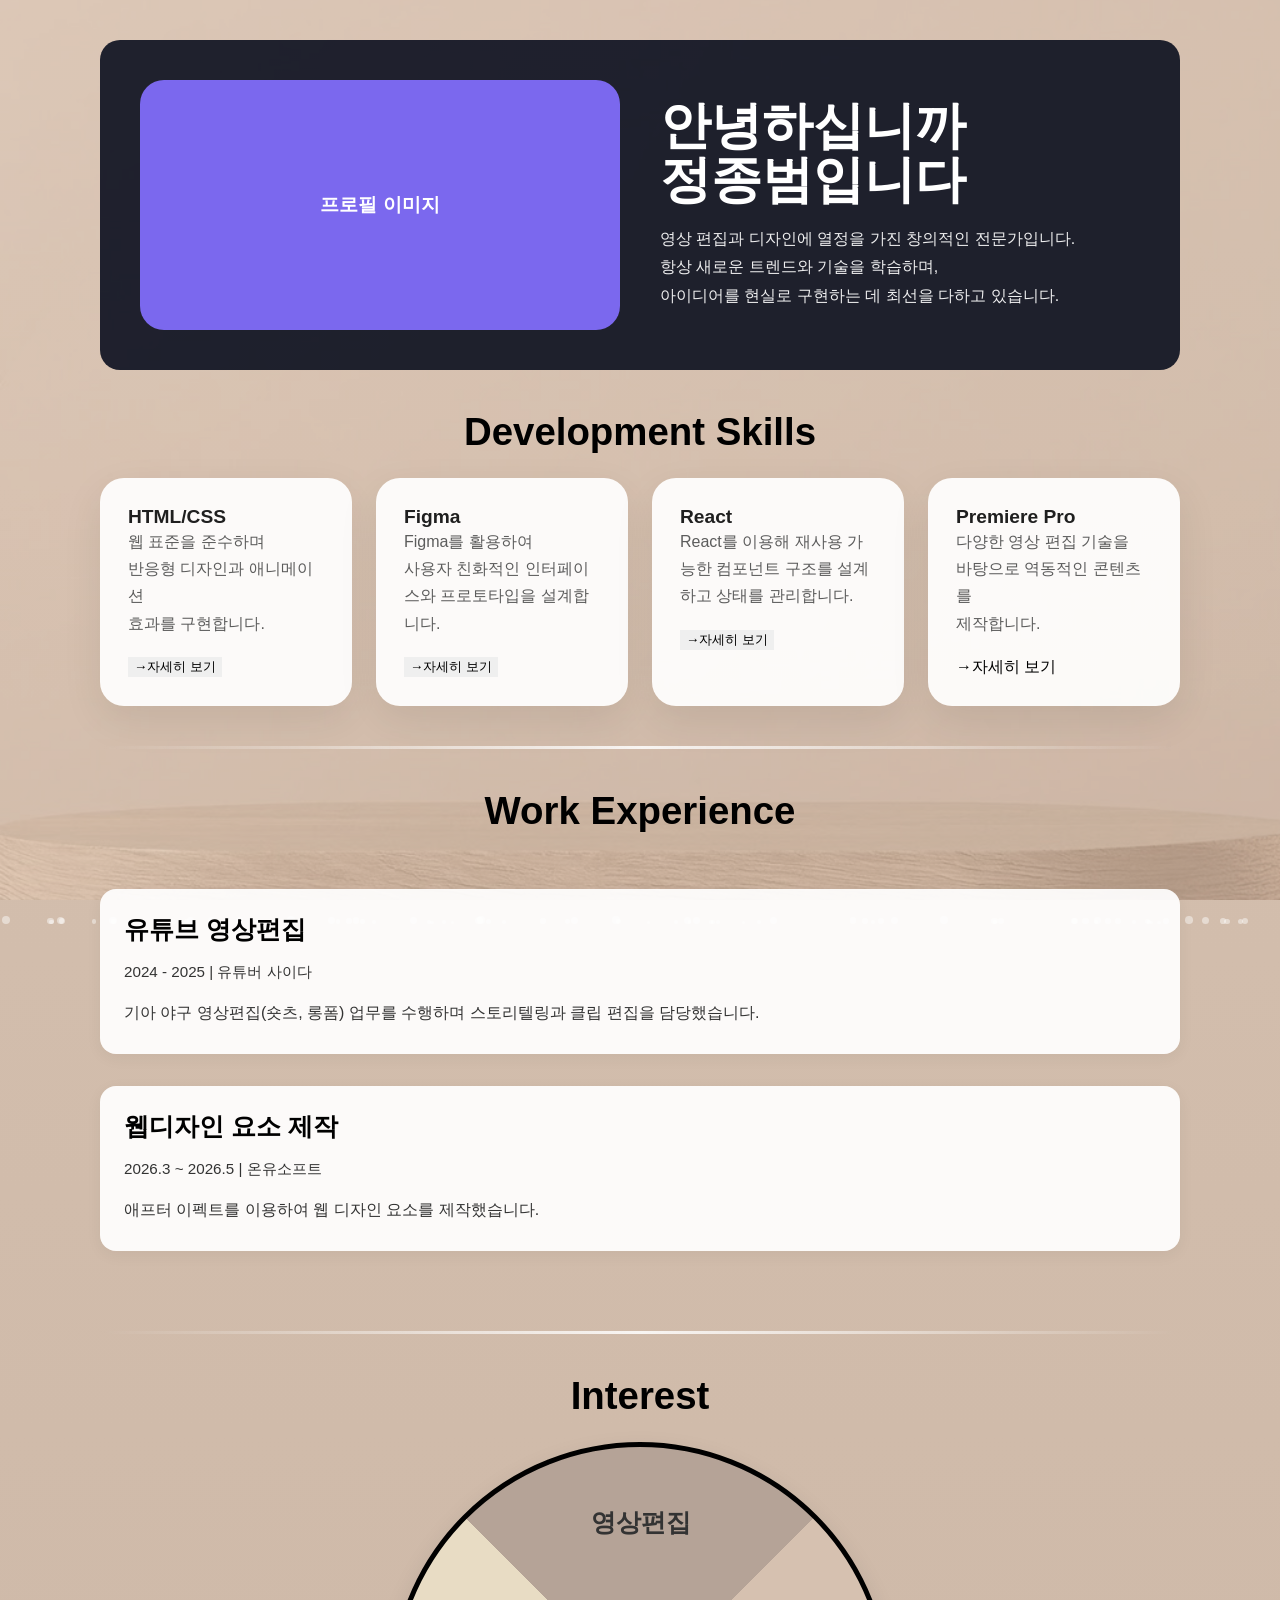
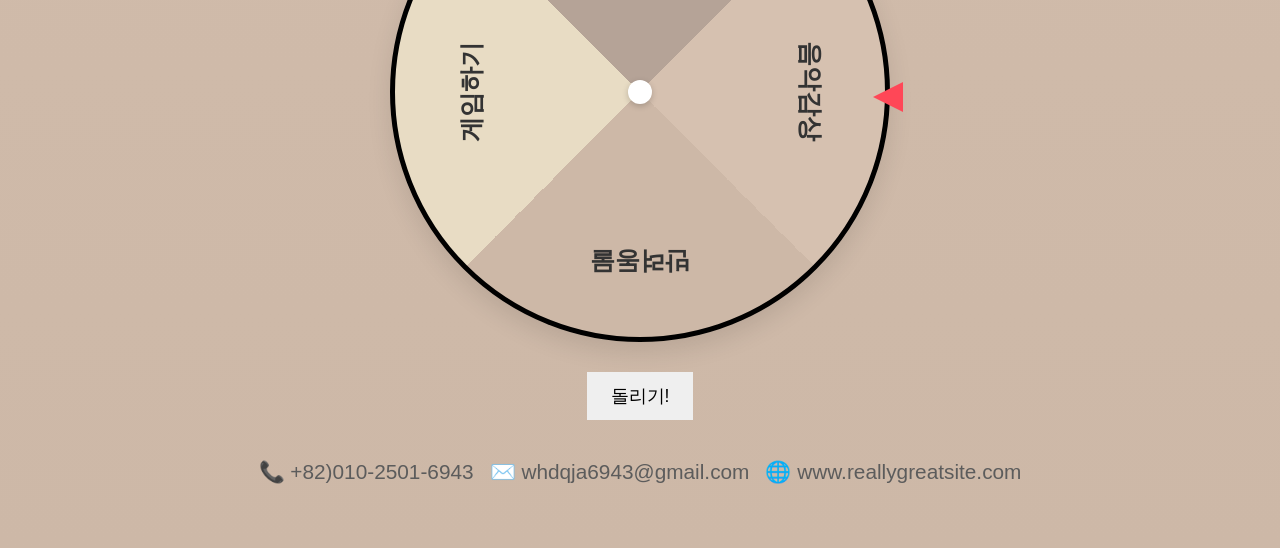
==== index.html @ ce9c1358 "파일명 index.html로 변경 및 스타일 수정" ====
<!DOCTYPE html>
<html lang="ko">
<head>
    <meta charset="UTF-8">
    <meta name="viewport" content="width=device-width, initial-scale=1.0">
    <title>정종범 자기소개</title>
    <link rel="stylesheet" href="style.css">
</head>
<body>
    <div id="particle-container"></div>
    <img src="back.jpg" alt="배경 이미지" class="bg-image">

    <main class="wrapper">
        

       <section class="header-box">
    <div class="profile-img-placeholder">프로필 이미지</div>
    
    <div class="text-area">
        <h1>안녕하십니까<br>정종범입니다</h1>
        <p>영상 편집과 디자인에 열정을 가진 창의적인 전문가입니다.<br>
        항상 새로운 트렌드와 기술을 학습하며,<br>
        아이디어를 현실로 구현하는 데 최선을 다하고 있습니다.</p>
    </div>
</section>

        <section class="skills-section">
            <h2 class="section-title">Development Skills</h2>
            <div class="grid-container">
                <article class="card">
                    <div class="card-content">
                        <h3>HTML/CSS</h3>
                        <p>웹 표준을 준수하며 <br> 반응형 디자인과 애니메이션 <br> 효과를 구현합니다.</p>
                        <div class="btn-image-wrapper">
                            <button class="hover-btn">→자세히 보기</button>
                            <div class="image-popup">
                                <img src="dalcom.png" alt="HTML/CSS 상세 이미지">
                            </div>
                        </div>
                    </div>
                </article>
                <article class="card">
                    <div class="card-content">
                        <h3>Figma</h3>
                        <p>Figma를 활용하여<br>사용자 친화적인 인터페이스와 프로토타입을 설계합니다.</p>
                        <div class="btn-image-wrapper">
                            <button class="hover-btn">→자세히 보기</button>
                            <div class="image-popup">
                                <img src="figma.png" alt="Figma 상세 이미지">
                            </div>
                        </div>
                    </div>
                </article>
                <article class="card">
                    <div class="card-content">
                        <h3>React</h3>
                        <p>React를 이용해 재사용 가능한 컴포넌트 구조를 설계하고 상태를 관리합니다.</p>
                        <div class="btn-image-wrapper">
                            <button class="hover-btn">→자세히 보기</button>
                            <div class="image-popup">
                                <img src="react.png" alt="React 상세 이미지">
                            </div>
                        </div>
                    </div>
                </article>
                <article class="card">
                    <div class="card-content">
                        <h3>Premiere Pro</h3>
                        <p>다양한 영상 편집 기술을<br> 바탕으로 역동적인 콘텐츠를 <br>제작합니다.</p>
                        <a href="https://www.youtube.com/watch?v=IJvtbl1FJ9M&t=701s" target="_blank" class="hover-btn">→자세히 보기</a>
                    </div>
                </article>
            </div>
        </section>

                <div class="divider"></div>

        <section class="experience-box">
           <h2 class="section-title">Work Experience</h2>

<article class="experience-item flip-container">
    <div class="flip-inner">
        <div class="flip-front">
            <h3>유튜브 영상편집</h3>
            <p class="sub-text">2024 - 2025 | 유튜버 사이다</p>
            <p>기아 야구 영상편집(숏츠, 롱폼) 업무를 수행하며 스토리텔링과 클립 편집을 담당했습니다.</p>
        </div>
        <div class="flip-back">
            <h3>상세 성과 및 기술</h3>
            <p>✔ 조회수 50만 회 달성 숏츠 기획 및 제작<br>
               ✔ 프리미어 프로 및 애프터 이펙트 활용<br>
               ✔ 영상 썸네일 디자인</p>
        </div>
    </div>
</article>

<article class="experience-item flip-container">
    <div class="flip-inner">
        <div class="flip-front">
            <h3>웹디자인 요소 제작</h3>
            <p class="sub-text">2026.3 ~ 2026.5 | 온유소프트</p>
            <p>애프터 이펙트를 이용하여 웹 디자인 요소를 제작했습니다.</p>
        </div>
        <div class="flip-back">
            <h3>상세 성과 및 기술</h3>
            <p>✔ Lottie 및 Bodymovin을 활용한 웹 애니메이션 구현<br>
               ✔ SVG 기반의 가벼운 모션 그래픽 제작<br>
               ✔ 반응형 웹에 맞춘 디자인 에셋 최적화</p>
        </div>
    </div>
</article>

        </section>

       <div class="divider"></div>

          <div class="roulette-wrapper">
            <h2 class="section-title">Interest</h2>
    <div class="pointer"></div>
    <div class="wheel" id="roulette">
        <div class="text-item t1"><span>음악감상</span></div>
        <div class="text-item t2"><span>반려동물</span></div>
        <div class="text-item t3"><span>게임하기</span></div>
        <div class="text-item t4"><span>영상편집</span></div>
    </div>
    <button class="hover-btn spin-btn" onclick="spinRoulette()">돌리기!</button>
</div>

<section class="contact-bar" aria-label="연락처 정보">
            <span>📞 +82)010-2501-6943</span>
            <span>✉️ whdqja6943@gmail.com</span>
            <span>🌐 www.reallygreatsite.com</span>
        </section>

    </main>

    <script>
        const container = document.getElementById('particle-container');
        for (let i = 0; i < 80; i++) {
            const particle = document.createElement('div');
            particle.className = 'particle';
            particle.style.left = Math.random() * 100 + 'vw';
            particle.style.animationDuration = (Math.random() * 10 + 5) + 's';
            particle.style.animationDelay = Math.random() * 10 + 's';
            particle.style.width = particle.style.height = (Math.random() * 5 + 3) + 'px';
            container.appendChild(particle);
        }

        let currentRotation = 0;
        
        function spinRoulette() {
            const wheel = document.getElementById('roulette');
            
            if (!wheel) {
                alert("룰렛 원판을 찾을 수 없습니다! HTML에 id='roulette'가 있는지 확인해주세요.");
                return;
            }
            
            const randomDegree = Math.floor(Math.random() * 360);
            currentRotation += 1800 + randomDegree; 
            wheel.style.transform = `rotate(${currentRotation}deg)`;
        }
    </script>
</body>
</html>
---- style.css ----
:root {
    --bg-start: #D6C1B0;
    --bg-end: #CDB8A7;
    --card-bg: rgba(255, 255, 255, 0.92);
    --panel-bg: rgba(10, 15, 30, 0.9);
    --accent: #7b68ee;
    --accent-dark: #5d4bc7;
    --text: #1f1f1f;
    --muted: #5c5c5c;
}

*, *::before, *::after {
    box-sizing: border-box;
}

html {
    scroll-behavior: smooth;
}

body {
    margin: 0;
    min-height: 100vh;
    background: linear-gradient(to bottom, var(--bg-start), var(--bg-end));
    font-family: 'Pretendard', sans-serif;
    color: var(--text);
    overflow-x: hidden;
}

#particle-container {
    position: fixed;
    inset: 0;
    pointer-events: none;
    z-index: 0;
}

.particle {
    position: absolute;
    bottom: -24px;
    width: 6px;
    height: 6px;
    background: rgba(255, 255, 255, 0.45);
    border-radius: 50%;
    animation: float-up linear infinite;
}

@keyframes float-up {
    0% {
        transform: translateY(0) translateX(0);
        opacity: 0;
    }
    20% {
        opacity: 0.8;
    }
    100% {
        transform: translateY(-110vh) translateX(40px);
        opacity: 0;
    }
}

.bg-image {
    position: fixed;
    inset: auto 0 0 0;
    width: 100%;
    min-height: 100%;
    object-fit: cover;
    z-index: -1;
    opacity: 0.35;
    pointer-events: none;
}

.wrapper {
    width: min(94%, 1080px);
    margin: 0 auto;
    padding: 40px 0;
    position: relative;
    z-index: 1;
}

.contact-bar {
    display: flex;
    justify-content: center;
    flex-wrap: wrap;
    gap: 16px;
    margin-bottom: 24px;
    font-size: 1.3rem;
    color: var(--muted);
}

.header-box {
    background: rgba(10, 15, 30, 0.9);
    color: white;
    padding: 40px;
    border-radius: 20px;
    display: flex;
    flex-direction: row; 
    align-items: center; 
    justify-content: flex-start;
    gap: 40px; 
    width: 100%;
    box-sizing: border-box;
    margin-bottom: 40px;
}

.profile-img-placeholder {
    flex: 0 0 40%; 
    max-width: 350px; 
    height: 300px; 
    background: var(--accent);
    border-radius: 24px;
    
    display: flex;
    align-items: center;
    justify-content: center;
    font-size: 1.2rem;
    font-weight: bold;
}

.text-area {
    width: 100%; 
}

.text-area h1 {
    margin: 0 0 18px;
    font-size: clamp(2rem, 4vw, 3.4rem);
    line-height: 1.05;
}

.text-area p {
    margin: 0;
    max-width: 720px;
    line-height: 1.8;
    color: rgba(255, 255, 255, 0.92);
}

.divider {
    width: 100%;
    height: 3px;
    margin: 40px 0;
    background: linear-gradient(90deg, transparent, rgba(255, 255, 255, 0.85), transparent);
}

.section-title {
    margin: 0 0 24px;
    font-size: clamp(2rem, 3vw, 3rem);
    color: rgb(0, 0, 0);
    text-align: center;
}

.grid-container {
    display: grid;
    grid-template-columns: repeat(auto-fit, minmax(240px, 1fr));
    gap: 24px;
    width: 100%;
    margin-bottom: 40px;
}

.card {
    background: var(--card-bg);
    border-radius: 24px;
    padding: 28px;
    display: flex;
    flex-direction: column;
    justify-content: space-between;
    gap: 18px;
    min-height: 220px;
    box-shadow: 0 14px 40px rgba(0, 0, 0, 0.08);
    transition: transform 0.3s ease, box-shadow 0.3s ease;
}

.card:hover {
    transform: translateY(-4px);
    box-shadow: 0 18px 46px rgba(0, 0, 0, 0.14);
}

.card h3 {
    margin: 0;
    font-size: 1.2rem;
}

.card p {
    margin: 0;
    line-height: 1.7;
    color: var(--muted);
}

.btn-image-wrapper {
    display: flex;
    flex-wrap: wrap;
    gap: 16px;
    align-items: flex-start;
}

.hover-btn {
    color: black;
    border: none;
    cursor: pointer;
    text-decoration: none;
    display: inline-block;
    transition: background-color 0.25s ease, transform 0.25s ease;
    margin-top: 20px;
}

.hover-btn:hover {
    transform: translateY(-1px);
}

@media (min-width: 768px) {
    .header-box {
        text-align: start;
    }
    .profile-img-placeholder {
        flex: auto;
        width: 100%;
        max-width: 100%;
        height: 250px;
    }
}
.hover-btn:active {
    transform: translateY(0);
}

.btn-image-wrapper {
    position: relative;
    display: flex;
    align-items: flex-start;
}

.image-popup {
    position: absolute;
    bottom: 100%;
    left: 0;
    background: white;
    border-radius: 12px;
    box-shadow: 0 10px 40px rgba(0, 0, 0, 0.2);
    padding: 8px;
    width: 300px;
    max-width: 90vw;
    opacity: 0;
    visibility: hidden;
    transform: translateY(10px);
    transition: all 0.3s ease;
    pointer-events: none;
    margin-bottom: 8px;
    z-index: 100;
}

.btn-image-wrapper:hover .image-popup {
    opacity: 1;
    visibility: visible;
    transform: translateY(0);
}

.image-popup img {
    width: 100%;
    height: auto;
    border-radius: 8px;
    display: block;
}


.modal-toggle { display: none; }

.modal { display: none; position: fixed; top: 0; left: 0; width: 100%; height: 100%; background: rgba(0,0,0,0.8); z-index: 1000; justify-content: center; align-items: center; }

.modal-toggle:checked + label + .modal { display: flex; }

.modal-body { position: relative; max-width: 80%; }
.modal-body img { width: 100%; border-radius: 10px; }
.overlay { position: fixed; top:0; left:0; width:100%; height:100%; }

.experience-box {
    display: grid;
    gap: 32px;
    margin-bottom: 80px;
}

.experience-item.flip-container {
    perspective: 1000px; 
    background: transparent;
}

/* 2. 회전하는 핵심 컨테이너 */
.flip-inner {
    display: grid; 
    transition: transform 0.6s cubic-bezier(0.4, 0.2, 0.2, 1);
    transform-style: preserve-3d; 
}

.flip-container:hover .flip-inner {
    transform: rotateY(180deg);
}

.flip-front, .flip-back {
    grid-area: 1 / 1; 
    backface-visibility: hidden; 
    background: var(--card-bg); 
    border-radius: 16px;
    padding: 24px;
    box-sizing: border-box;
    box-shadow: 0 4px 16px rgba(0, 0, 0, 0.05);
}

.flip-front {
    display: grid;
    gap: 10px;
}

.flip-front h3 {
    margin: 0 0 12px 0;
    color: rgb(0, 0, 0);
    font-size: 25px;
}

.flip-back {
    transform: rotateY(180deg);
    background: var(--card-bg);
    color: white;
    display: flex;
    flex-direction: column;
    justify-content: center;
}

.flip-back h3 {
    margin: 0 0 12px 0;
    color: rgb(0, 0, 0);
    font-size: 25px;
}

.flip-back p {
    margin: 0;
    color: rgba(0, 0, 0, 0.9);
    line-height: 1.8;
}

.experience-item h3 {
    margin: 0;
}

.sub-text {
    margin: 0;
    color: var(--muted);
    font-size: 0.95rem;
}

.experience-box p {
    margin: 0;
    line-height: 1.75;
    color: #333;
}

.interest-box {
    background: var(--card-bg);
    padding: 50px;
    border-radius: 24px;
    box-shadow: 0 18px 48px rgba(0, 0, 0, 0.08);

}

.tags {
    display: flex;
    flex-wrap: wrap;
    gap: 12px;
    justify-content: center;
}

.tag {
    display: inline-flex;
    align-items: center;
    justify-content: center;
    padding: 10px 16px;
    border-radius: 999px;
    background: rgba(123, 104, 238, 0.14);
    color: #4f369d;
    font-size: 0.95rem;
    transition: background-color 0.25s ease, transform 0.25s ease, box-shadow 0.25s ease;
    cursor: default;
    
}

.tag:hover {
    background: rgba(123, 104, 238, 0.24);
    transform: translateY(-2px);
    box-shadow: 0 10px 20px rgba(79, 54, 157, 0.12);
}

@media (max-width: 920px) {
    .header-box {
        flex-direction: column;
        text-align: center;
        padding: 32px;
    }

    .profile-img-placeholder {
        width: 160px;
        height: 160px;
    }
}

@media (max-width: 680px) {
    .wrapper {
        padding: 24px 0;
    }

    .contact-bar {
        justify-content: center;
        gap: 12px;
        font-size: 0.88rem;
    }

    .experience-box,
    .card {
        padding: 28px;
    }
}

@media (max-width: 520px) {
    .section-title {
        font-size: 2.2rem;
    }
}

.roulette-wrapper {
    display: flex;
    flex-direction: column;
    align-items: center;
    margin: 40px 0;
    position: relative;
}

.pointer {
    position: absolute;
    top: 50%;
    right: 277px;
    left: auto;
    transform: translateY(-50%);
    width: 0;
    height: 0;
    border-top: 15px solid transparent;
    border-bottom: 15px solid transparent;
    border-left: none;
    border-right: 30px solid #ff4757;
    z-index: 10;
}

.wheel {
    width: 500px;
    height: 500px;
    border-radius: 50%;
    position: relative;
    overflow: hidden;
    background: conic-gradient(
        from 45deg,
        #D6C1B0 0deg 90deg,   
        #CDB8A7 90deg 180deg, 
        #E8DCC4 180deg 270deg,
        #B5A397 270deg 360deg 
    );
    border: 5px solid rgb(0, 0, 0);
    box-shadow: 0 10px 25px rgba(0,0,0,0.1);
    transition: transform 4s cubic-bezier(0.1, 0.7, 0.1, 1);
}

.wheel::after {
    content: '';
    position: absolute;
    top: 50%; left: 50%;
    transform: translate(-50%, -50%);
    width: 24px; height: 24px;
    background: white;
    border-radius: 50%;
    box-shadow: 0 2px 6px rgba(0,0,0,0.2);
}

.text-item {
    position: absolute;
    top: 50%;
    left: 50%;
    width: 50%;
    height: 40px;
    margin-top: -20px;
    transform-origin: left center;
    display: flex;
    align-items: center;
    justify-content: flex-end; 
    padding-right: 25px; 
    box-sizing: border-box;
    color: #333;
    font-weight: bold;
    font-size: 1.55rem;
}

.text-item span {
    display: block;
}

.t1 { transform: rotate(0deg); }   
.t1 span { transform: rotate(90deg); } 

.t2 { transform: rotate(90deg); }  
.t2 span { transform: rotate(90deg); } 

.t3 { transform: rotate(180deg); } 
.t3 span { transform: rotate(90deg); } 

.t4 { transform: rotate(270deg); } 
.t4 span { transform: rotate(90deg); }


.spin-btn {
    margin-top: 30px;
    font-size: 1.1rem;
    padding: 12px 24px;
}
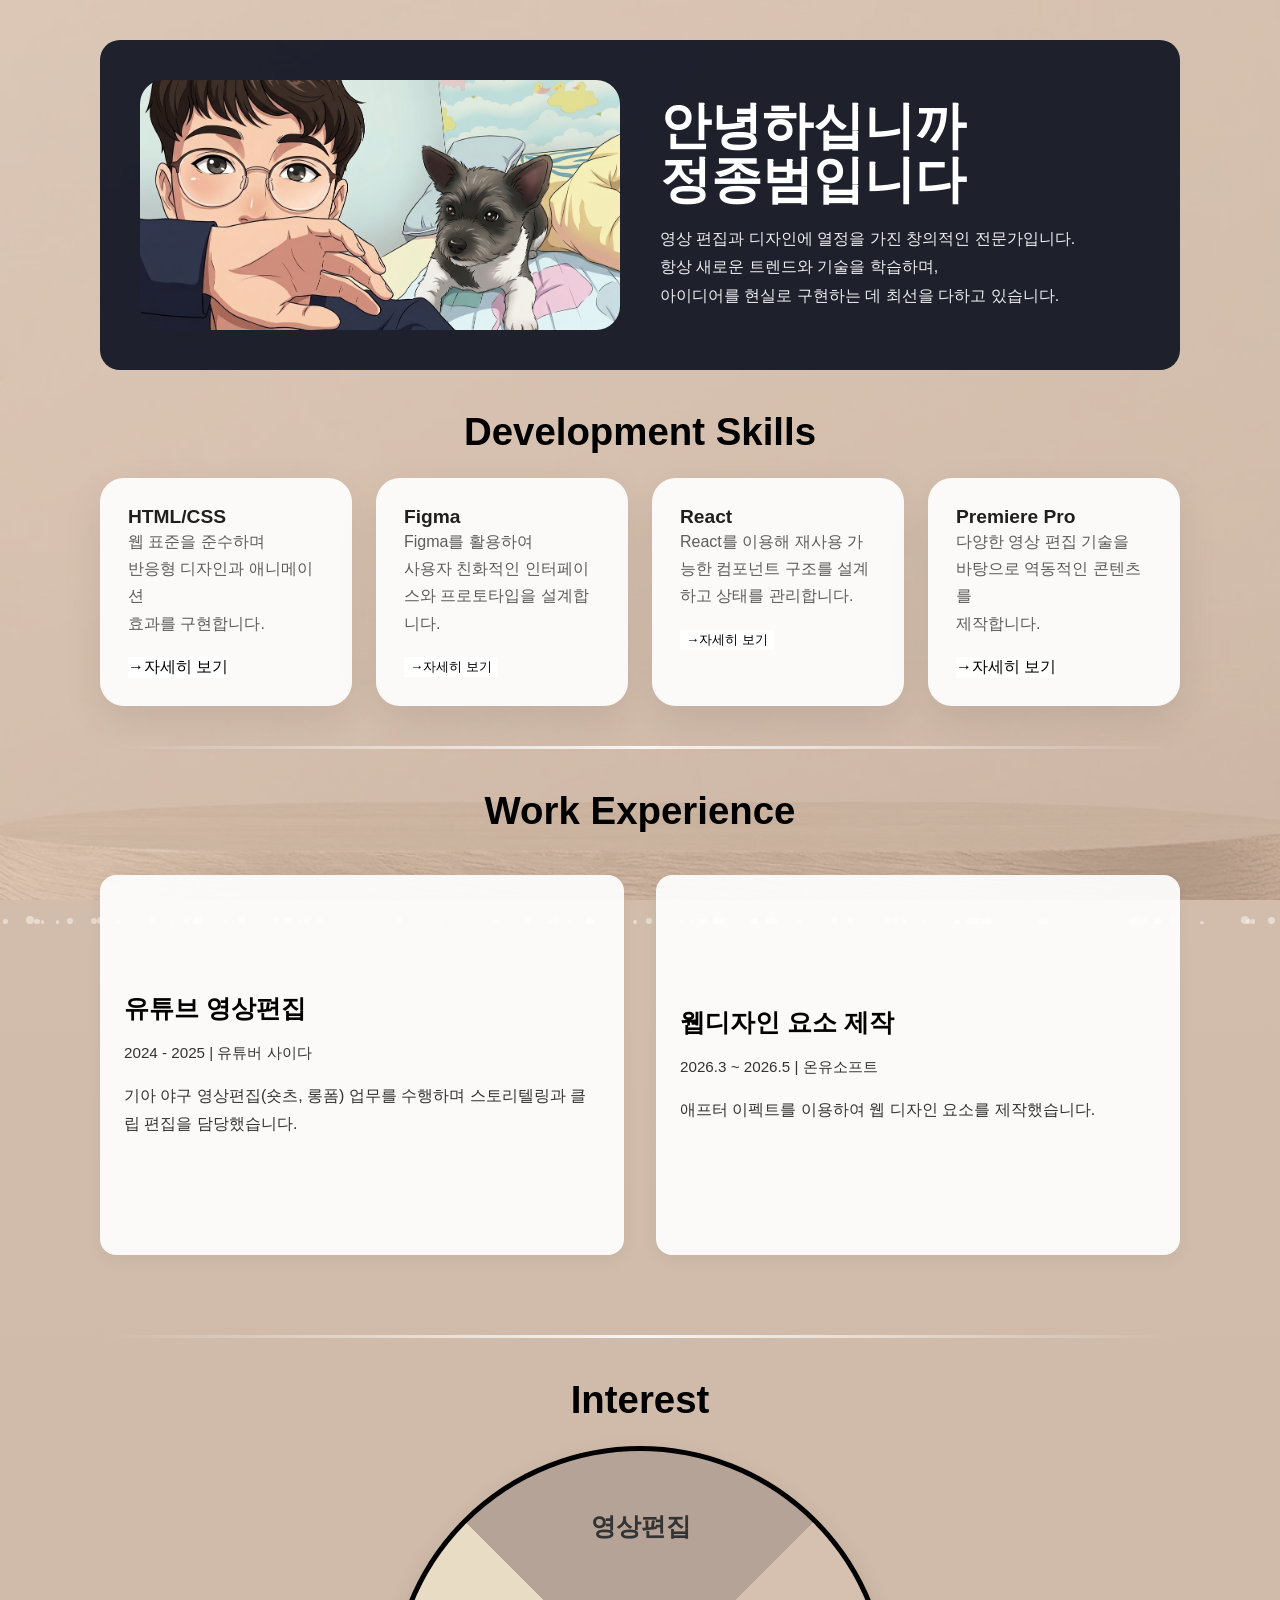
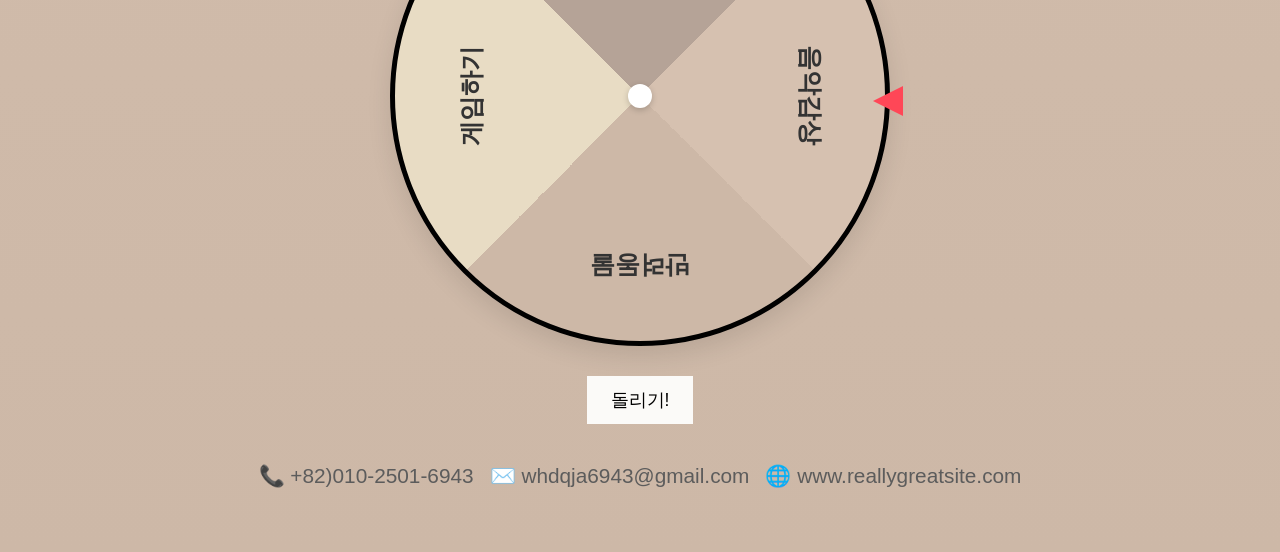
==== commit 052c706b: "최종본" ====
--- a/index.html
+++ b/index.html
@@ -14,7 +14,9 @@
         
 
        <section class="header-box">
-    <div class="profile-img-placeholder">프로필 이미지</div>
+    <div class="profile-img-placeholder">
+    <img src="profile.png" alt="정종범 프로필 사진">
+</div>
     
     <div class="text-area">
         <h1>안녕하십니까<br>정종범입니다</h1>
@@ -27,18 +29,12 @@
         <section class="skills-section">
             <h2 class="section-title">Development Skills</h2>
             <div class="grid-container">
-                <article class="card">
-                    <div class="card-content">
-                        <h3>HTML/CSS</h3>
-                        <p>웹 표준을 준수하며 <br> 반응형 디자인과 애니메이션 <br> 효과를 구현합니다.</p>
-                        <div class="btn-image-wrapper">
-                            <button class="hover-btn">→자세히 보기</button>
-                            <div class="image-popup">
-                                <img src="dalcom.png" alt="HTML/CSS 상세 이미지">
-                            </div>
-                        </div>
-                    </div>
-                </article>
+          <article class="card">
+    <div class="card-content">
+        <h3>HTML/CSS</h3>
+        <p>웹 표준을 준수하며 <br> 반응형 디자인과 애니메이션 <br> 효과를 구현합니다.</p>
+        <a href="https://mallangdochi.github.io/mongnyang-store/" target="_blank" class="hover-btn">→자세히 보기</a>
+    </div> </article>
                 <article class="card">
                     <div class="card-content">
                         <h3>Figma</h3>
--- a/style.css
+++ b/style.css
@@ -115,6 +115,20 @@
     font-weight: bold;
 }
 
+/* 프로필 이미지가 박스를 튀어나가지 않게 숨김 처리 */
+.profile-img-placeholder {
+    overflow: hidden; 
+    padding: 0; /* 혹시 모를 내부 여백 제거 */
+}
+
+/* 들어간 이미지가 찌그러지지 않고 꽉 차게 설정 */
+.profile-img-placeholder img {
+    width: 100%;
+    height: 100%;
+    object-fit: cover; /* 비율을 유지하면서 박스에 꽉 차게 크기 조절 */
+    display: block;
+}
+
 .text-area {
     width: 100%; 
 }
@@ -198,6 +212,9 @@
     display: inline-block;
     transition: background-color 0.25s ease, transform 0.25s ease;
     margin-top: 20px;
+    background-color: rgba(255, 255, 255, 0.92);
+    font-
+
 }
 
 .hover-btn:hover {
@@ -270,20 +287,28 @@
 
 .experience-box {
     display: grid;
+    grid-template-columns: repeat(auto-fit, minmax(380px, 1fr)); 
     gap: 32px;
     margin-bottom: 80px;
+}
+
+
+.experience-box .section-title {
+    grid-column: 1 / -1; 
+    margin-bottom: 10px;
 }
 
 .experience-item.flip-container {
     perspective: 1000px; 
     background: transparent;
-}
-
-/* 2. 회전하는 핵심 컨테이너 */
+    min-height: 380px; 
+}
+
 .flip-inner {
     display: grid; 
     transition: transform 0.6s cubic-bezier(0.4, 0.2, 0.2, 1);
     transform-style: preserve-3d; 
+    height: 100%; 
 }
 
 .flip-container:hover .flip-inner {
@@ -295,33 +320,37 @@
     backface-visibility: hidden; 
     background: var(--card-bg); 
     border-radius: 16px;
-    padding: 24px;
+    padding: 30px 24px; 
     box-sizing: border-box;
     box-shadow: 0 4px 16px rgba(0, 0, 0, 0.05);
+    height: 100%;
 }
 
 .flip-front {
-    display: grid;
-    gap: 10px;
+    display: flex;
+    flex-direction: column;
+    justify-content: center;
+    gap: 15px; 
 }
 
 .flip-front h3 {
-    margin: 0 0 12px 0;
+    margin: 0;
     color: rgb(0, 0, 0);
     font-size: 25px;
 }
+
 
 .flip-back {
     transform: rotateY(180deg);
     background: var(--card-bg);
-    color: white;
     display: flex;
     flex-direction: column;
-    justify-content: center;
+    justify-content: center; 
+    gap: 15px;
 }
 
 .flip-back h3 {
-    margin: 0 0 12px 0;
+    margin: 0;
     color: rgb(0, 0, 0);
     font-size: 25px;
 }
@@ -347,7 +376,6 @@
     line-height: 1.75;
     color: #333;
 }
-
 .interest-box {
     background: var(--card-bg);
     padding: 50px;
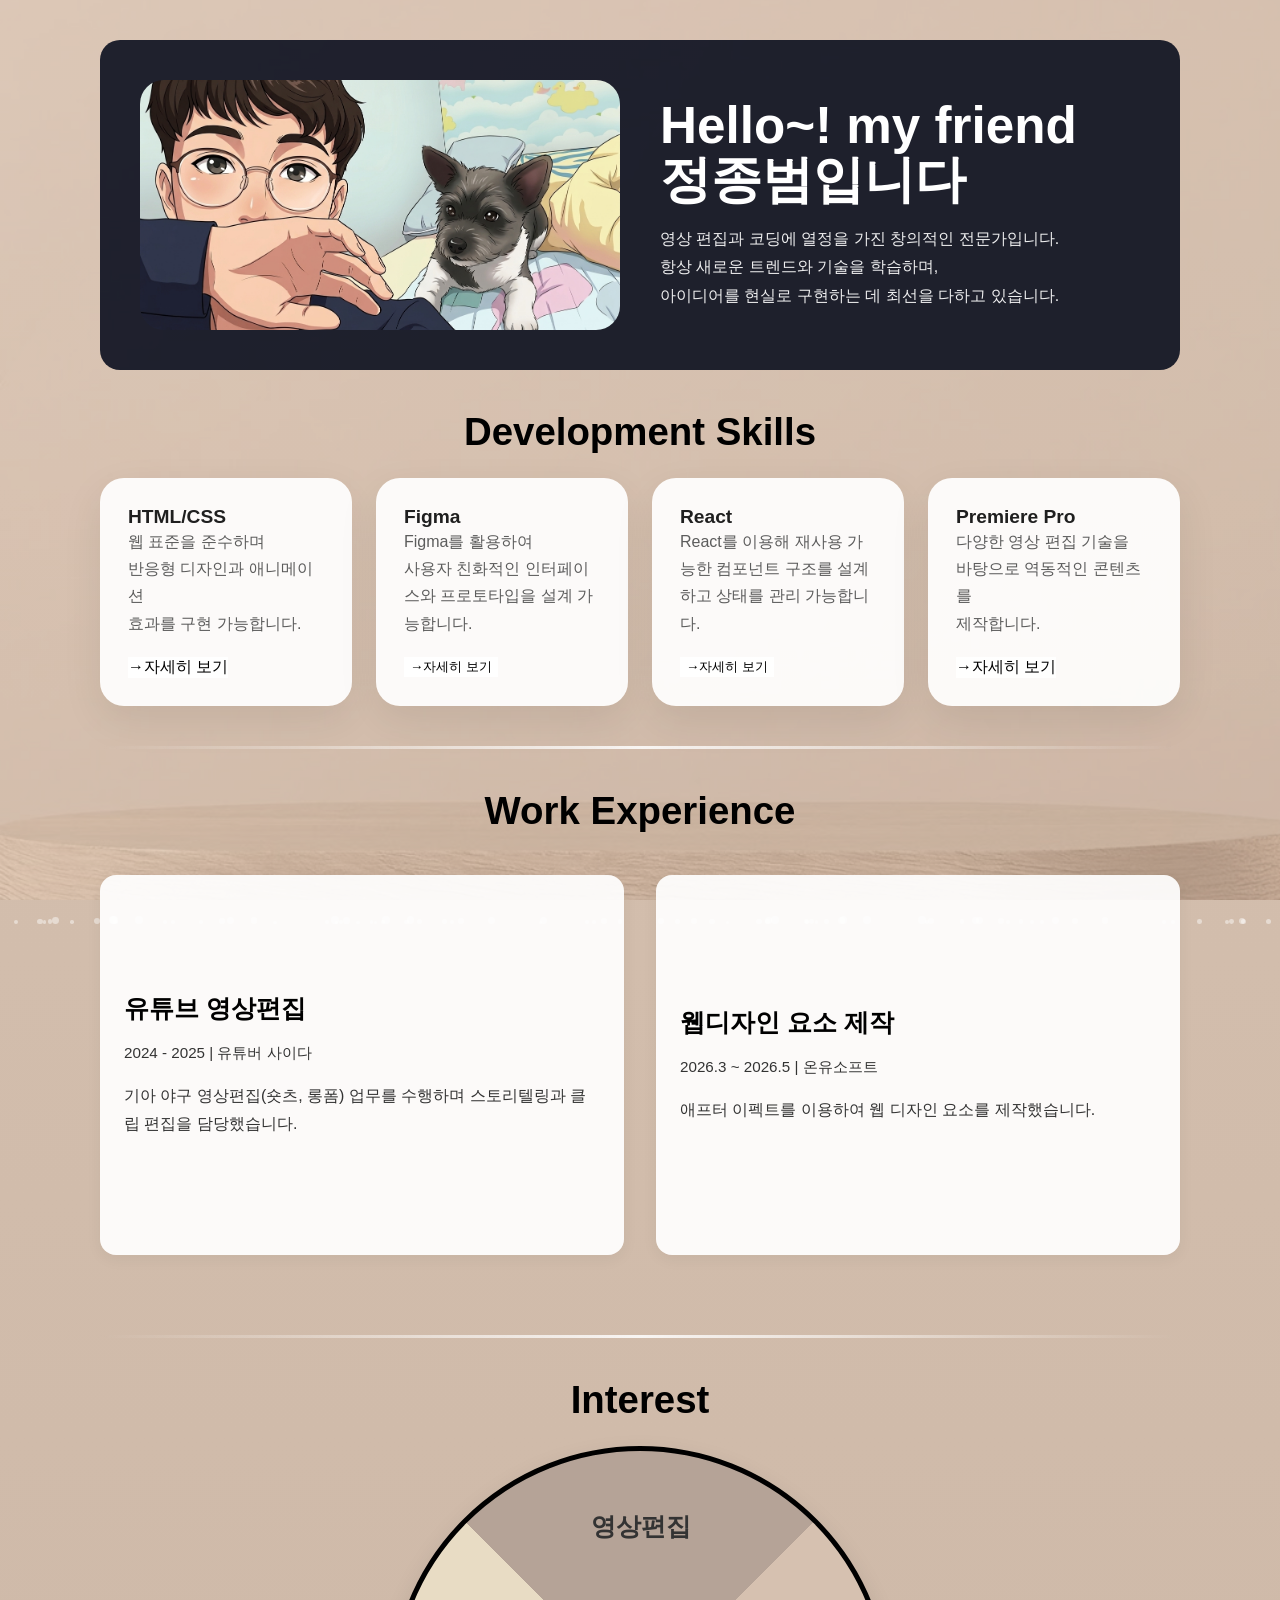
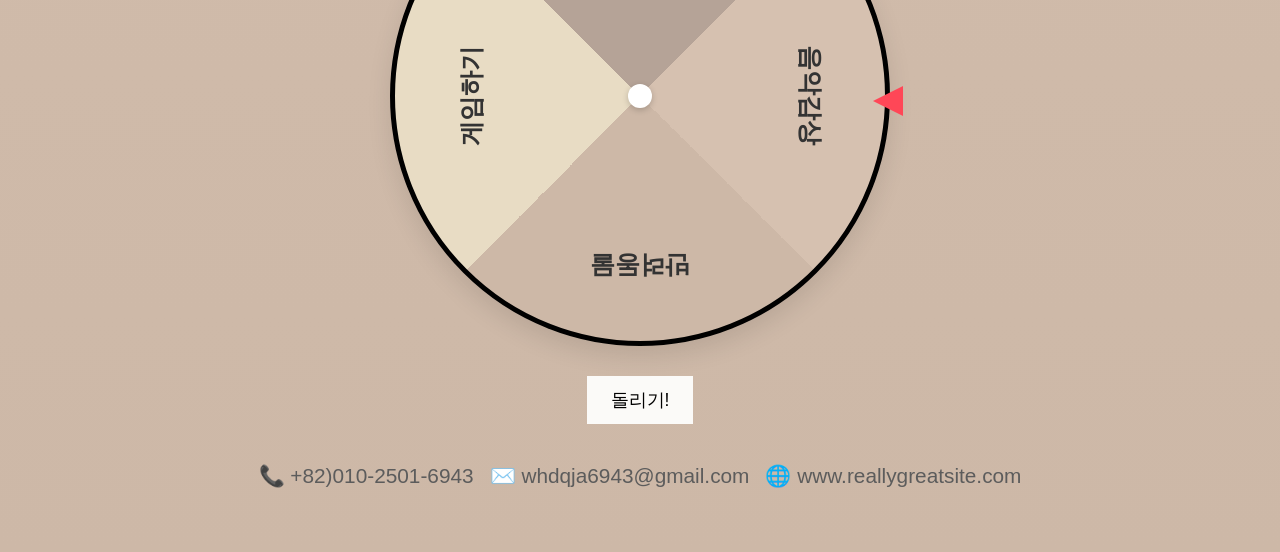
==== commit b78aafc6: "소개 수정" ====
--- a/index.html
+++ b/index.html
@@ -19,8 +19,8 @@
 </div>
     
     <div class="text-area">
-        <h1>안녕하십니까<br>정종범입니다</h1>
-        <p>영상 편집과 디자인에 열정을 가진 창의적인 전문가입니다.<br>
+        <h1>Hello~! my friend<br>정종범입니다</h1>
+        <p>영상 편집과 코딩에 열정을 가진 창의적인 전문가입니다.<br>
         항상 새로운 트렌드와 기술을 학습하며,<br>
         아이디어를 현실로 구현하는 데 최선을 다하고 있습니다.</p>
     </div>
@@ -32,13 +32,13 @@
           <article class="card">
     <div class="card-content">
         <h3>HTML/CSS</h3>
-        <p>웹 표준을 준수하며 <br> 반응형 디자인과 애니메이션 <br> 효과를 구현합니다.</p>
+        <p>웹 표준을 준수하며 <br> 반응형 디자인과 애니메이션 <br> 효과를 구현 가능합니다.</p>
         <a href="https://mallangdochi.github.io/mongnyang-store/" target="_blank" class="hover-btn">→자세히 보기</a>
     </div> </article>
                 <article class="card">
                     <div class="card-content">
                         <h3>Figma</h3>
-                        <p>Figma를 활용하여<br>사용자 친화적인 인터페이스와 프로토타입을 설계합니다.</p>
+                        <p>Figma를 활용하여<br>사용자 친화적인 인터페이스와 프로토타입을 설계 가능합니다.</p>
                         <div class="btn-image-wrapper">
                             <button class="hover-btn">→자세히 보기</button>
                             <div class="image-popup">
@@ -50,7 +50,7 @@
                 <article class="card">
                     <div class="card-content">
                         <h3>React</h3>
-                        <p>React를 이용해 재사용 가능한 컴포넌트 구조를 설계하고 상태를 관리합니다.</p>
+                        <p>React를 이용해 재사용 가능한 컴포넌트 구조를 설계하고 상태를 관리 가능합니다.</p>
                         <div class="btn-image-wrapper">
                             <button class="hover-btn">→자세히 보기</button>
                             <div class="image-popup">
--- a/style.css
+++ b/style.css
@@ -213,7 +213,7 @@
     transition: background-color 0.25s ease, transform 0.25s ease;
     margin-top: 20px;
     background-color: rgba(255, 255, 255, 0.92);
-    font-
+    font-weight: normal;
 
 }
 
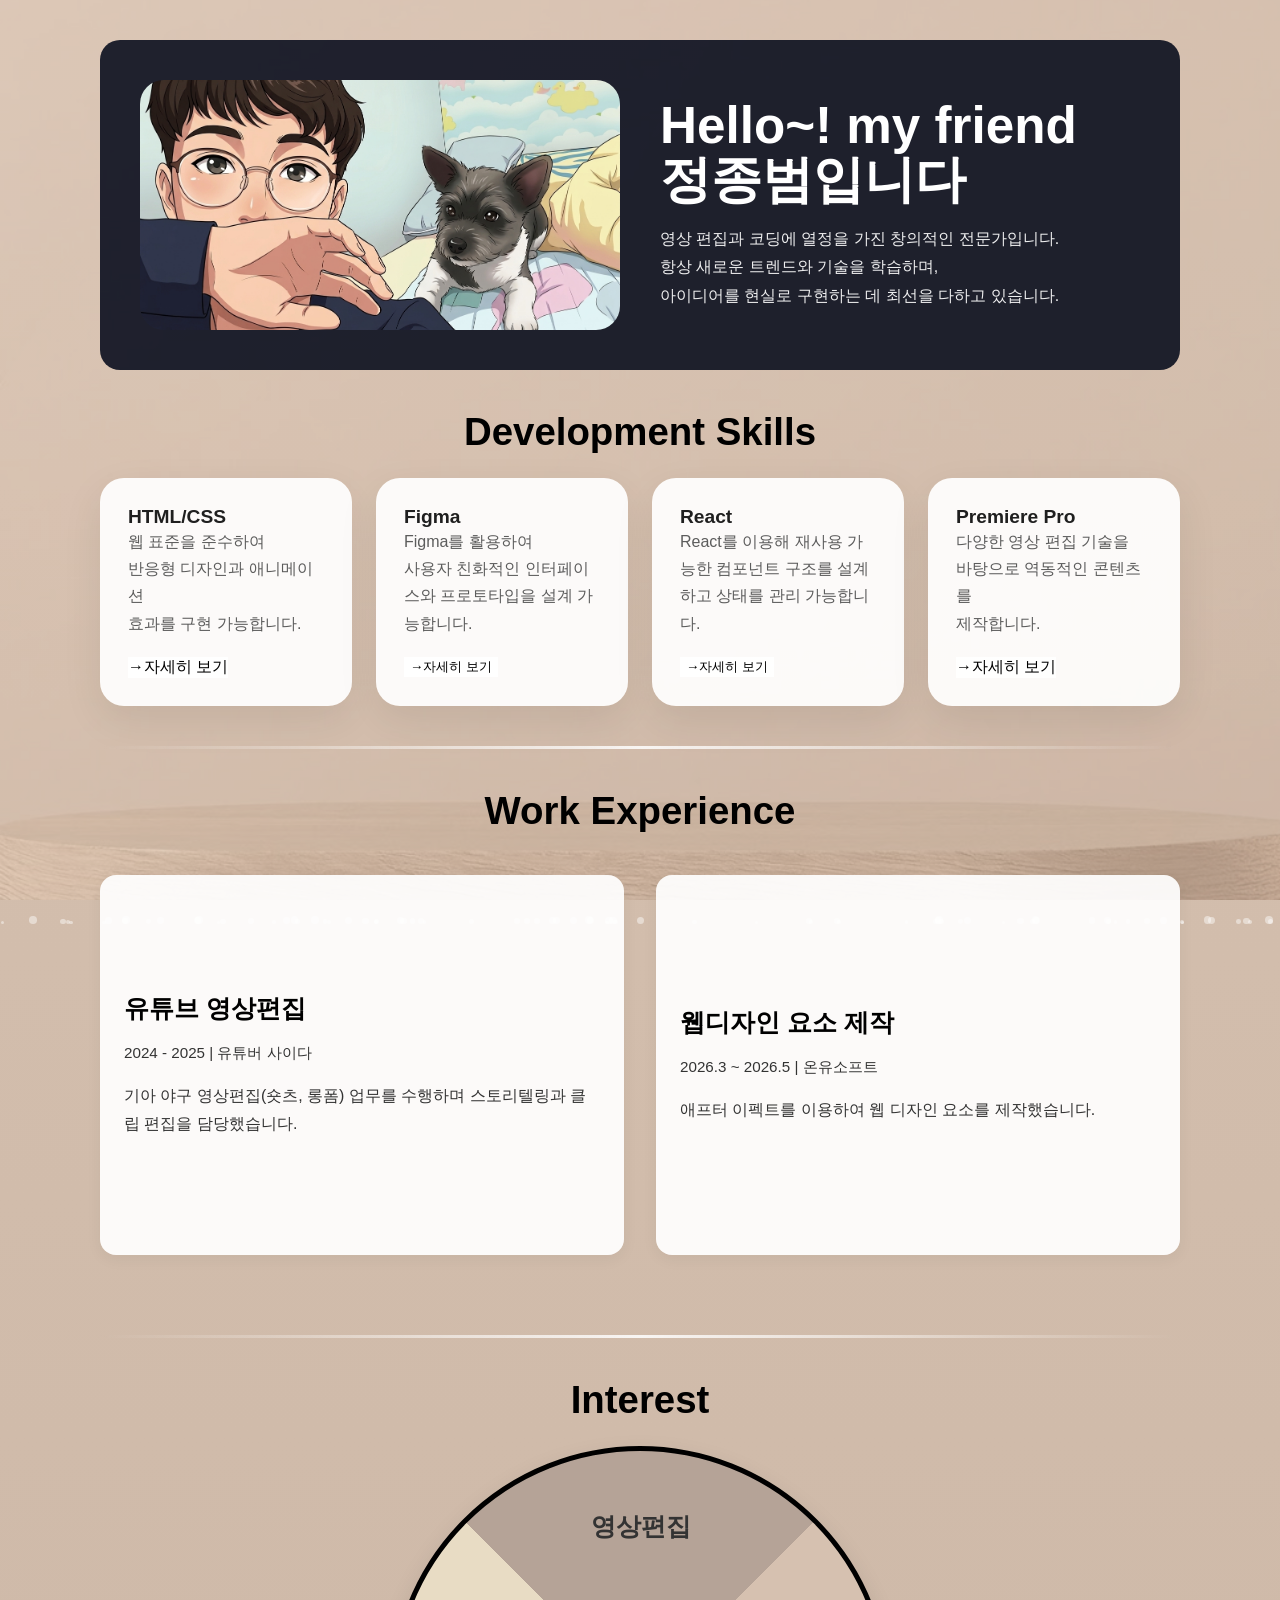
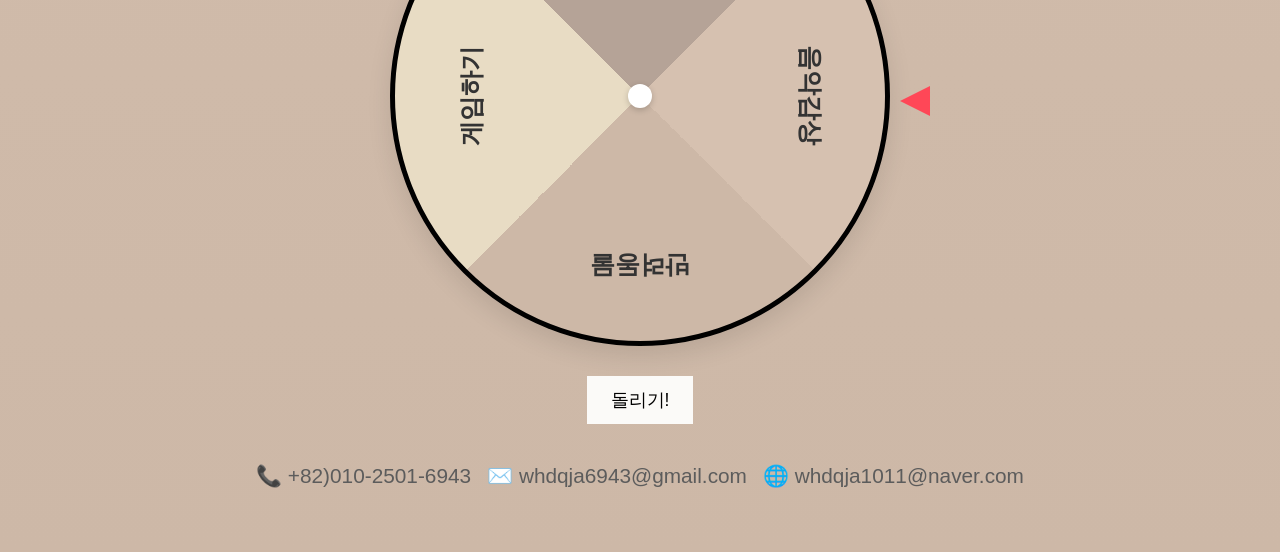
==== commit 0a8f66d0: "수정" ====
--- a/index.html
+++ b/index.html
@@ -32,7 +32,7 @@
           <article class="card">
     <div class="card-content">
         <h3>HTML/CSS</h3>
-        <p>웹 표준을 준수하며 <br> 반응형 디자인과 애니메이션 <br> 효과를 구현 가능합니다.</p>
+        <p>웹 표준을 준수하여 <br> 반응형 디자인과 애니메이션 <br> 효과를 구현 가능합니다.</p>
         <a href="https://mallangdochi.github.io/mongnyang-store/" target="_blank" class="hover-btn">→자세히 보기</a>
     </div> </article>
                 <article class="card">
@@ -125,7 +125,7 @@
 <section class="contact-bar" aria-label="연락처 정보">
             <span>📞 +82)010-2501-6943</span>
             <span>✉️ whdqja6943@gmail.com</span>
-            <span>🌐 www.reallygreatsite.com</span>
+            <span>🌐 whdqja1011@naver.com</span>
         </section>
 
     </main>
--- a/style.css
+++ b/style.css
@@ -115,17 +115,17 @@
     font-weight: bold;
 }
 
-/* 프로필 이미지가 박스를 튀어나가지 않게 숨김 처리 */
+
 .profile-img-placeholder {
     overflow: hidden; 
-    padding: 0; /* 혹시 모를 내부 여백 제거 */
-}
-
-/* 들어간 이미지가 찌그러지지 않고 꽉 차게 설정 */
+    padding: 0; 
+}
+
+
 .profile-img-placeholder img {
     width: 100%;
     height: 100%;
-    object-fit: cover; /* 비율을 유지하면서 박스에 꽉 차게 크기 조절 */
+    object-fit: cover; 
     display: block;
 }
 
@@ -458,9 +458,9 @@
 .pointer {
     position: absolute;
     top: 50%;
-    right: 277px;
-    left: auto;
-    transform: translateY(-50%);
+    left: 50%; 
+    right: auto; 
+    transform: translate(260px, -50%); 
     width: 0;
     height: 0;
     border-top: 15px solid transparent;
@@ -469,7 +469,6 @@
     border-right: 30px solid #ff4757;
     z-index: 10;
 }
-
 .wheel {
     width: 500px;
     height: 500px;
@@ -538,4 +537,23 @@
     margin-top: 30px;
     font-size: 1.1rem;
     padding: 12px 24px;
+}
+
+@media (max-width: 768px) {
+    .wheel {
+        width: 220px;
+        height: 220px;
+    }
+    
+    .text-item {
+        font-size: 0.85rem;
+        padding-right: 15px; 
+    }
+    
+    .pointer {
+        transform: translate(115px, -50%); 
+        border-top: 10px solid transparent;
+        border-bottom: 10px solid transparent;
+        border-right: 20px solid #ff4757;
+    }
 }
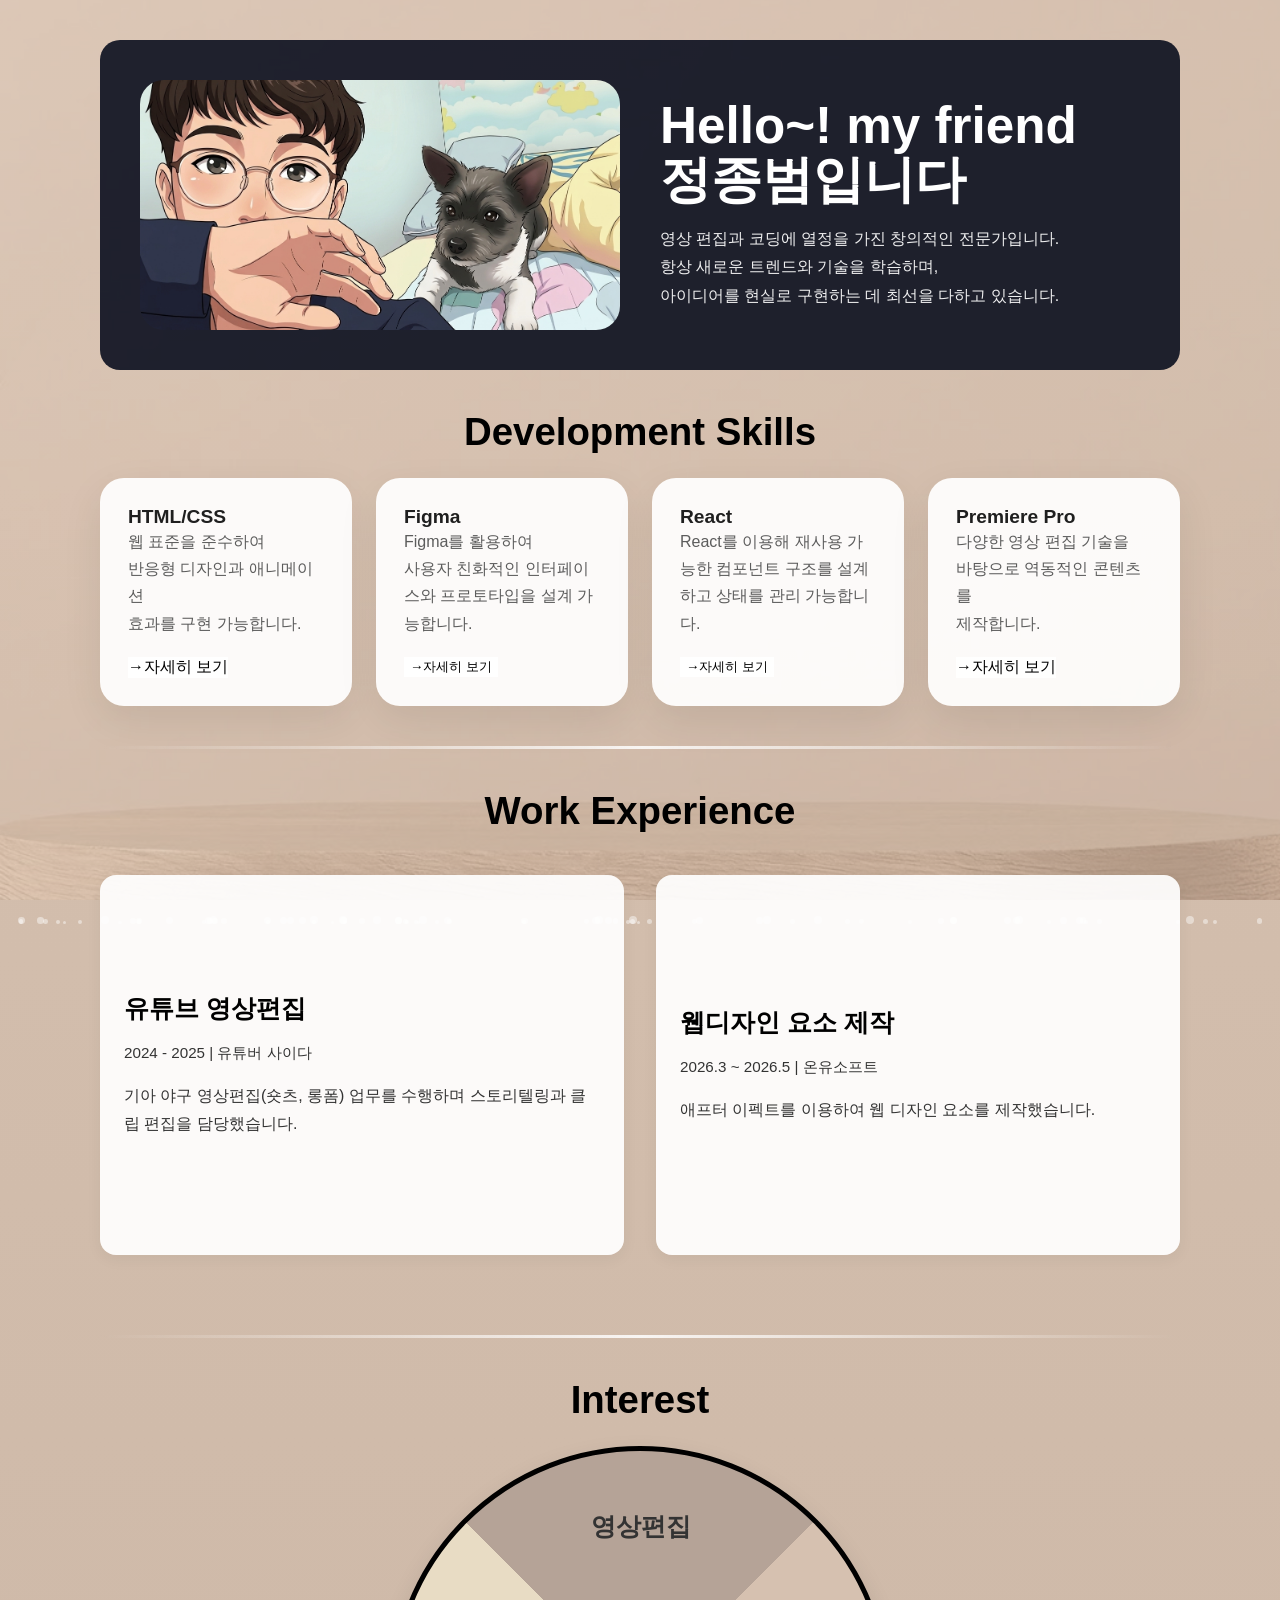
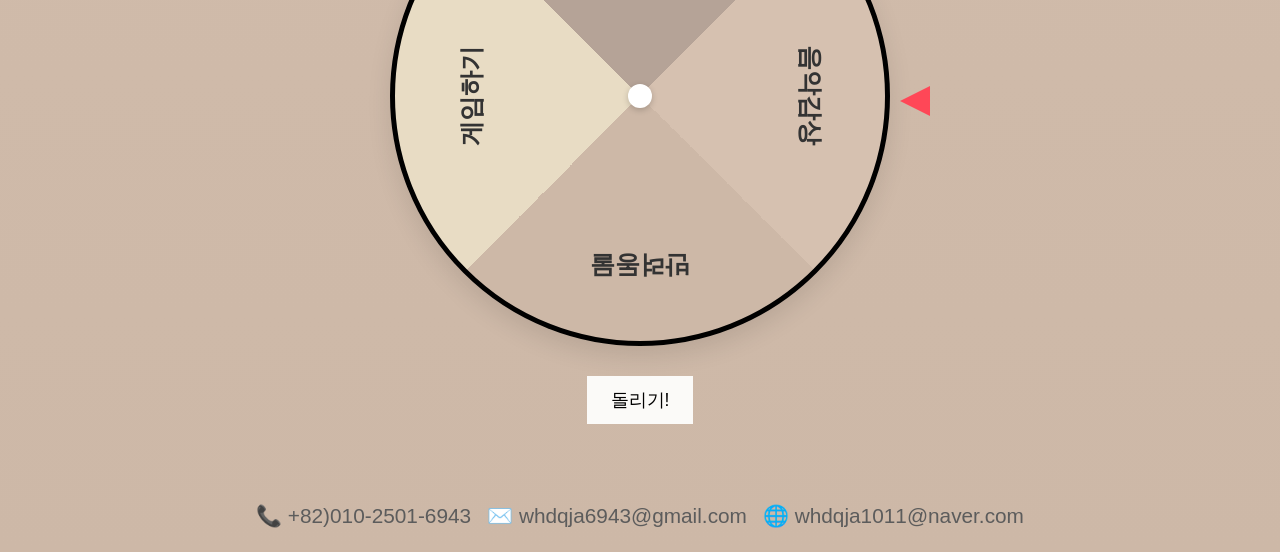
==== commit c756a7c7: "수정수정" ====
--- a/index.html
+++ b/index.html
@@ -122,14 +122,14 @@
     <button class="hover-btn spin-btn" onclick="spinRoulette()">돌리기!</button>
 </div>
 
-<section class="contact-bar" aria-label="연락처 정보">
+    </main>
+    <footer class="footer">
+    <section class="contact-bar" aria-label="연락처 정보">
             <span>📞 +82)010-2501-6943</span>
             <span>✉️ whdqja6943@gmail.com</span>
             <span>🌐 whdqja1011@naver.com</span>
         </section>
-
-    </main>
-
+        </footer>
     <script>
         const container = document.getElementById('particle-container');
         for (let i = 0; i < 80; i++) {
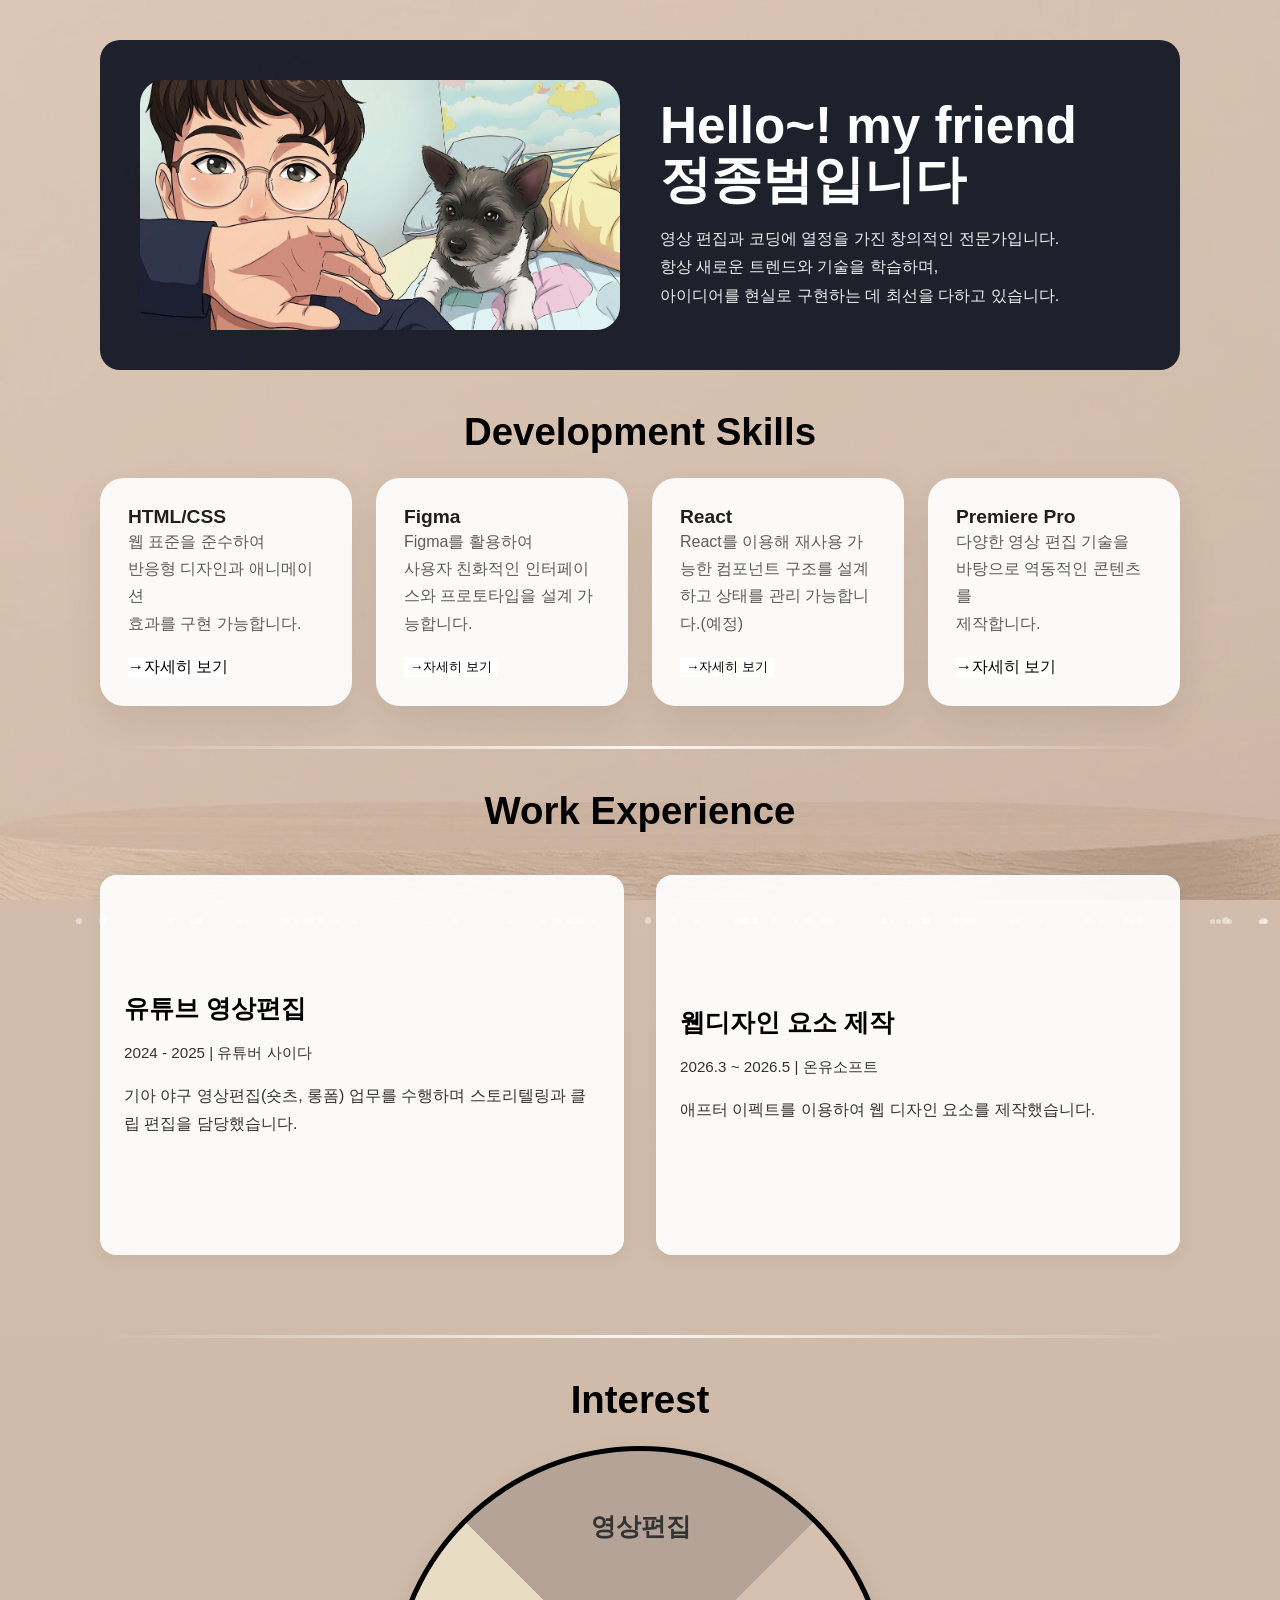
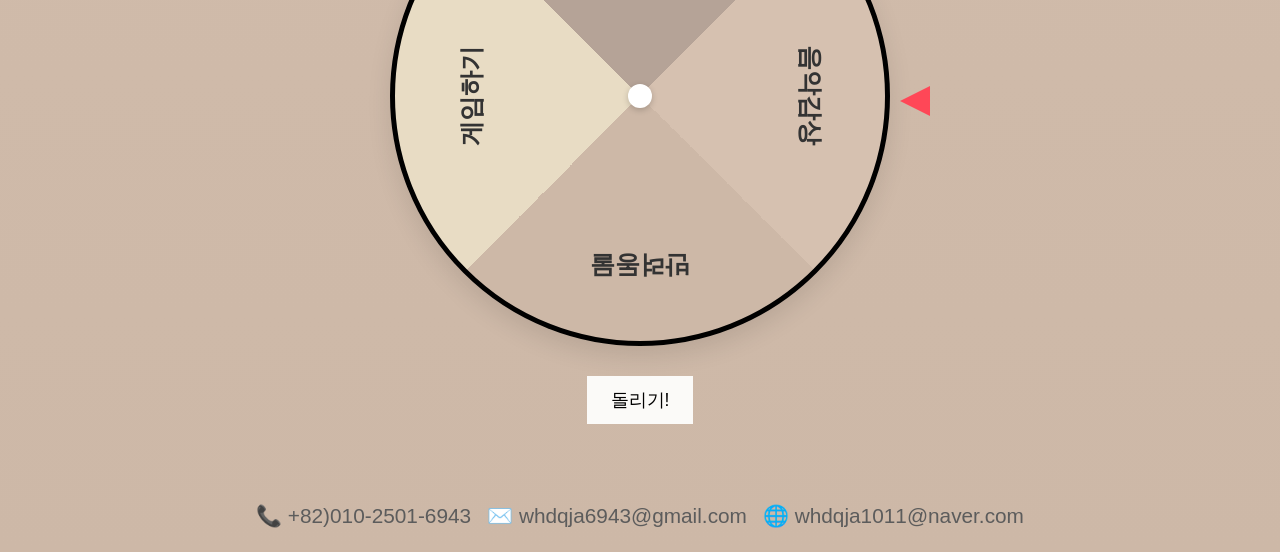
==== commit 40097ecf: "수우정" ====
--- a/index.html
+++ b/index.html
@@ -50,7 +50,7 @@
                 <article class="card">
                     <div class="card-content">
                         <h3>React</h3>
-                        <p>React를 이용해 재사용 가능한 컴포넌트 구조를 설계하고 상태를 관리 가능합니다.</p>
+                        <p>React를 이용해 재사용 가능한 컴포넌트 구조를 설계하고 상태를 관리 가능합니다.(예정)</p>
                         <div class="btn-image-wrapper">
                             <button class="hover-btn">→자세히 보기</button>
                             <div class="image-popup">
